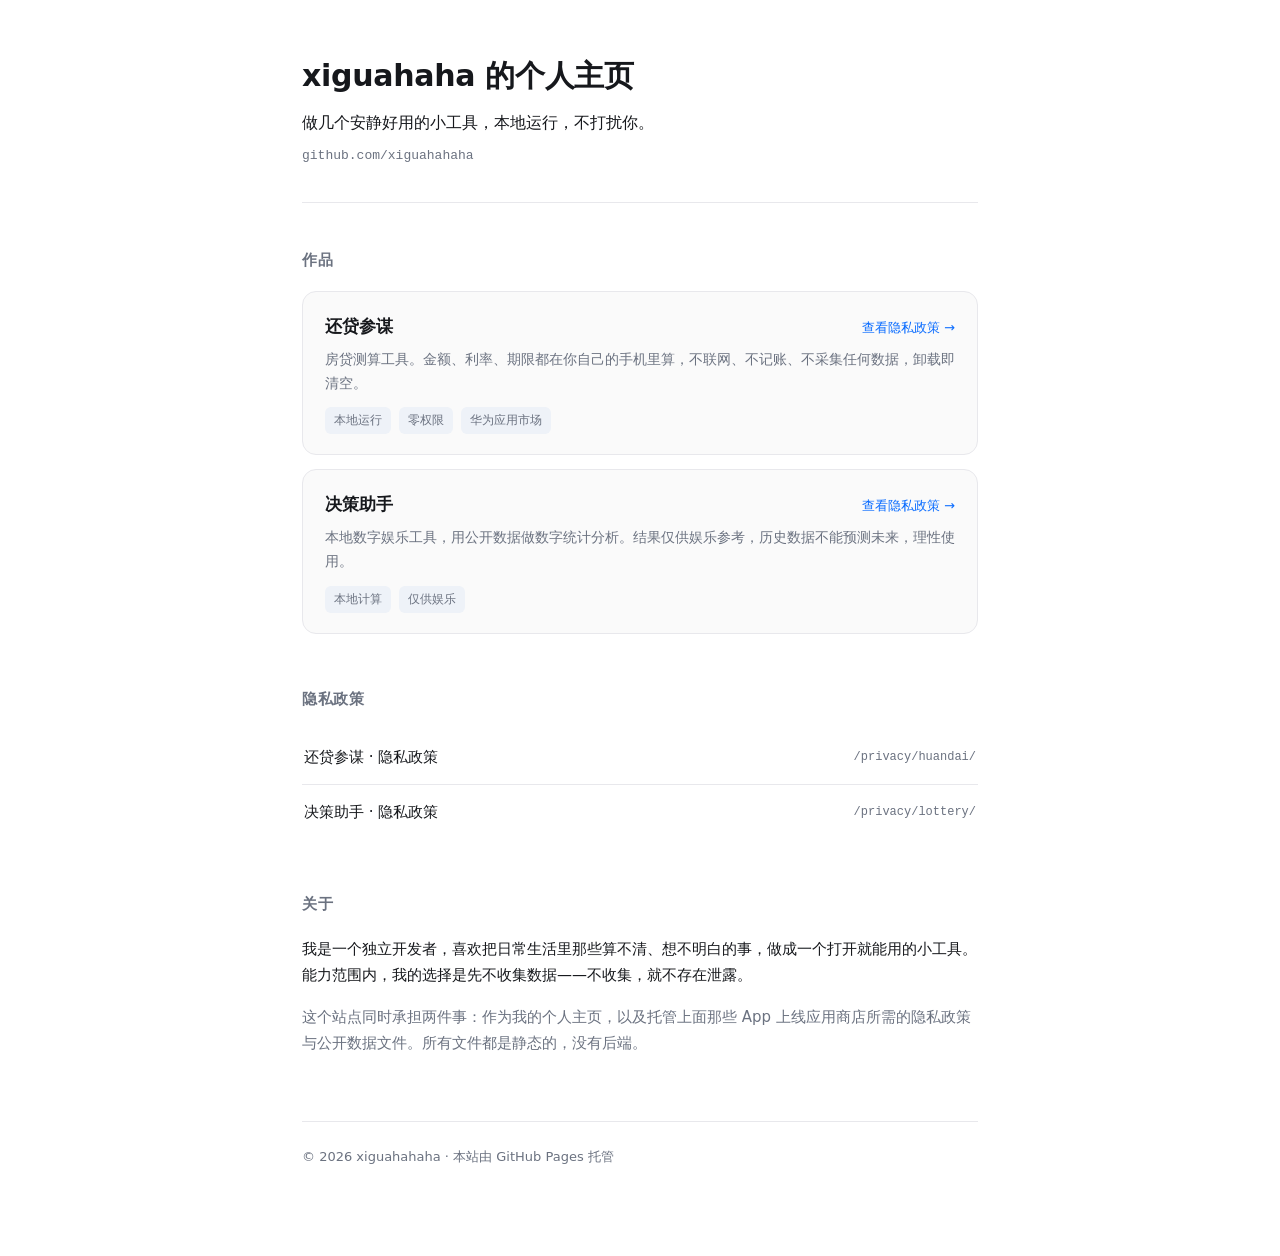
==== index.html @ 8c8a8c9f "Add personal homepage index.html" ====
<!DOCTYPE html>
<html lang="zh-CN">
<head>
<meta charset="utf-8">
<meta name="viewport" content="width=device-width, initial-scale=1">
<title>xiguahaha 的个人主页</title>
<meta name="description" content="xiguahaha 的个人主页：独立开发的小工具，以及它们的隐私政策与数据说明。">
<style>
  :root{
    color-scheme: light dark;
    --bg:#ffffff; --fg:#16181c; --muted:#6b7280; --line:#e8e8ec;
    --card:#fafafa; --card-hover:#f4f4f7; --accent:#0a6cff; --tag:#eef2f8;
  }
  @media (prefers-color-scheme: dark){
    :root{
      --bg:#0f1013; --fg:#e9eaec; --muted:#9aa0a6; --line:#25272c;
      --card:#17191d; --card-hover:#1d2025; --accent:#6aa8ff; --tag:#1f2229;
    }
  }
  *{box-sizing:border-box}
  html{-webkit-text-size-adjust:100%}
  body{
    margin:0; background:var(--bg); color:var(--fg); line-height:1.75;
    font-family:system-ui,-apple-system,"PingFang SC","Hiragino Sans GB","Microsoft YaHei",sans-serif;
  }
  .wrap{max-width:720px;margin:0 auto;padding:56px 22px 88px}
  a{color:var(--accent);text-decoration:none}
  a:hover{text-decoration:underline}

  header.hero{padding-bottom:34px;border-bottom:1px solid var(--line);margin-bottom:44px}
  h1{font-size:30px;line-height:1.3;font-weight:600;margin:0 0 14px;letter-spacing:-.01em}
  .tagline{margin:0 0 8px;font-size:16px;color:var(--fg)}
  .handle{margin:0;font-size:13px;color:var(--muted);font-family:ui-monospace,SFMono-Regular,Menlo,monospace}

  h2{font-size:15px;font-weight:600;letter-spacing:.04em;color:var(--muted);margin:0 0 18px}
  section{margin-bottom:52px}
  section:last-child{margin-bottom:0}

  .card{
    display:block;padding:20px 22px;margin-bottom:14px;border:1px solid var(--line);
    border-radius:14px;background:var(--card);color:inherit;text-decoration:none;
    transition:background .18s ease,border-color .18s ease,transform .18s ease;
  }
  .card:hover{background:var(--card-hover);border-color:var(--accent);text-decoration:none;transform:translateY(-1px)}
  .card-top{display:flex;align-items:baseline;gap:10px;flex-wrap:wrap;margin-bottom:6px}
  .card-title{font-size:17px;font-weight:600}
  .card-desc{margin:0;font-size:14px;color:var(--muted);line-height:1.7}
  .tags{margin-top:12px;display:flex;gap:8px;flex-wrap:wrap}
  .tag{font-size:12px;color:var(--muted);background:var(--tag);border-radius:6px;padding:3px 9px}
  .go{font-size:13px;color:var(--accent);margin-left:auto;white-space:nowrap}

  .links{list-style:none;margin:0;padding:0}
  .links li{border-bottom:1px solid var(--line)}
  .links li:last-child{border-bottom:0}
  .links a{display:flex;align-items:center;gap:12px;padding:14px 2px;color:inherit}
  .links a:hover{text-decoration:none;color:var(--accent)}
  .links .nm{font-size:15px}
  .links .path{font-size:12px;color:var(--muted);font-family:ui-monospace,SFMono-Regular,Menlo,monospace;margin-left:auto}

  .about p{margin:0 0 16px;font-size:15px}
  .about p:last-child{margin-bottom:0}
  .biz{font-size:13px;color:var(--muted)}

  footer{margin-top:64px;padding-top:24px;border-top:1px solid var(--line);font-size:13px;color:var(--muted)}

  @media (max-width:480px){
    .wrap{padding:40px 18px 64px}
    h1{font-size:25px}
    .go{display:none}
  }
</style>
</head>
<body>
<div class="wrap">

  <header class="hero">
    <h1>xiguahaha 的个人主页</h1>
    <p class="tagline">做几个安静好用的小工具，本地运行，不打扰你。</p>
    <p class="handle">github.com/xiguahahaha</p>
  </header>

  <section>
    <h2>作品</h2>

    <a class="card" href="/privacy/huandai/">
      <div class="card-top">
        <span class="card-title">还贷参谋</span>
        <span class="go">查看隐私政策 →</span>
      </div>
      <p class="card-desc">房贷测算工具。金额、利率、期限都在你自己的手机里算，不联网、不记账、不采集任何数据，卸载即清空。</p>
      <div class="tags">
        <span class="tag">本地运行</span>
        <span class="tag">零权限</span>
        <span class="tag">华为应用市场</span>
      </div>
    </a>

    <a class="card" href="/privacy/lottery/">
      <div class="card-top">
        <span class="card-title">决策助手</span>
        <span class="go">查看隐私政策 →</span>
      </div>
      <p class="card-desc">本地数字娱乐工具，用公开数据做数字统计分析。结果仅供娱乐参考，历史数据不能预测未来，理性使用。</p>
      <div class="tags">
        <span class="tag">本地计算</span>
        <span class="tag">仅供娱乐</span>
      </div>
    </a>
  </section>

  <section>
    <h2>隐私政策</h2>
    <ul class="links">
      <li><a href="/privacy/huandai/"><span class="nm">还贷参谋 · 隐私政策</span><span class="path">/privacy/huandai/</span></a></li>
      <li><a href="/privacy/lottery/"><span class="nm">决策助手 · 隐私政策</span><span class="path">/privacy/lottery/</span></a></li>
    </ul>
  </section>

  <section class="about">
    <h2>关于</h2>
    <p>我是一个独立开发者，喜欢把日常生活里那些算不清、想不明白的事，做成一个打开就能用的小工具。能力范围内，我的选择是先不收集数据——不收集，就不存在泄露。</p>
    <p class="biz">这个站点同时承担两件事：作为我的个人主页，以及托管上面那些 App 上线应用商店所需的隐私政策与公开数据文件。所有文件都是静态的，没有后端。</p>
  </section>

  <footer>
    © 2026 xiguahahaha · 本站由 GitHub Pages 托管
  </footer>

</div>
</body>
</html>
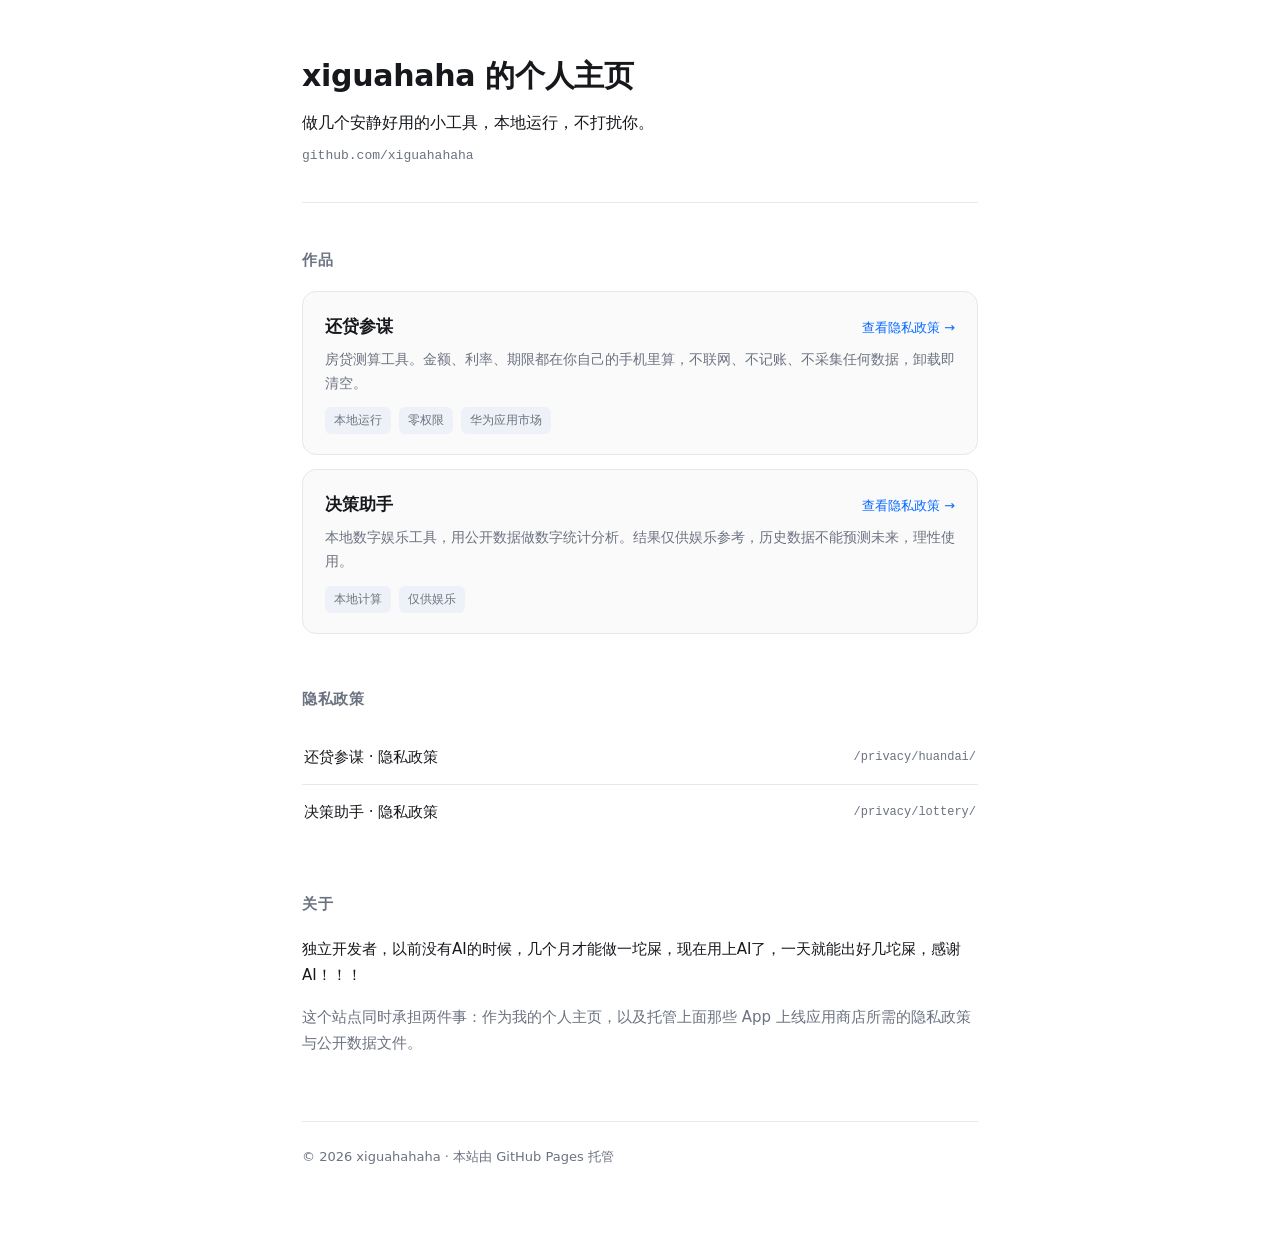
==== commit be3b6cd5: "Update index.html" ====
--- a/index.html
+++ b/index.html
@@ -118,8 +118,8 @@
 
   <section class="about">
     <h2>关于</h2>
-    <p>我是一个独立开发者，喜欢把日常生活里那些算不清、想不明白的事，做成一个打开就能用的小工具。能力范围内，我的选择是先不收集数据——不收集，就不存在泄露。</p>
-    <p class="biz">这个站点同时承担两件事：作为我的个人主页，以及托管上面那些 App 上线应用商店所需的隐私政策与公开数据文件。所有文件都是静态的，没有后端。</p>
+    <p>独立开发者，以前没有AI的时候，几个月才能做一坨屎，现在用上AI了，一天就能出好几坨屎，感谢AI！！！</p>
+    <p class="biz">这个站点同时承担两件事：作为我的个人主页，以及托管上面那些 App 上线应用商店所需的隐私政策与公开数据文件。</p>
   </section>
 
   <footer>
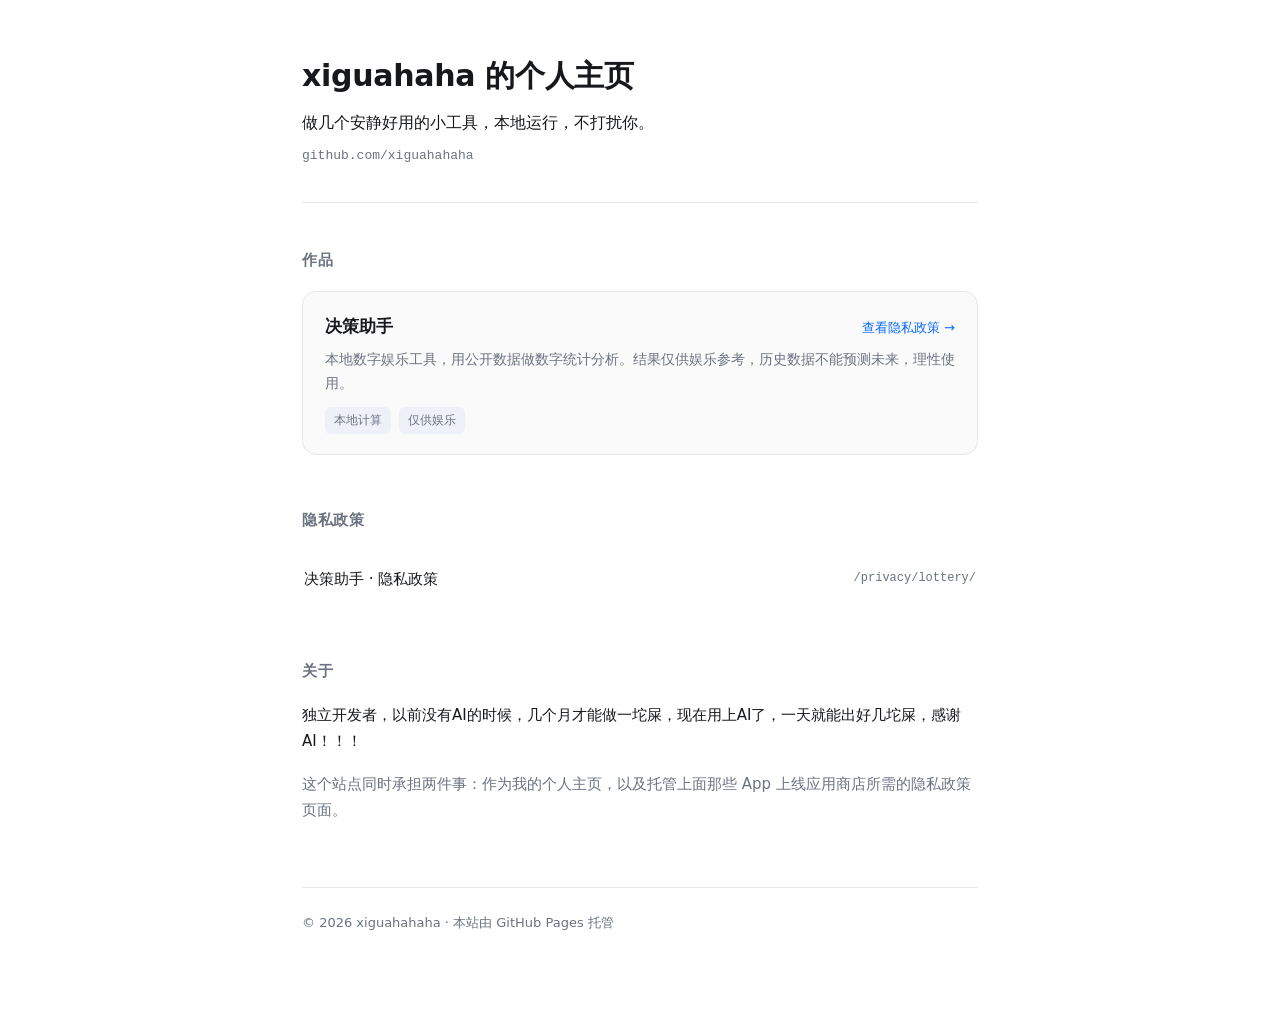
==== commit b4869199: "Remove 还贷参谋 app (unfinished) - delete privacy/huandai/ privacy policy page - delete data/lpr.json (L" ====
--- a/index.html
+++ b/index.html
@@ -4,7 +4,7 @@
 <meta charset="utf-8">
 <meta name="viewport" content="width=device-width, initial-scale=1">
 <title>xiguahaha 的个人主页</title>
-<meta name="description" content="xiguahaha 的个人主页：独立开发的小工具，以及它们的隐私政策与数据说明。">
+<meta name="description" content="xiguahaha 的个人主页：独立开发的小工具，以及它们的隐私政策。">
 <style>
   :root{
     color-scheme: light dark;
@@ -82,19 +82,6 @@
   <section>
     <h2>作品</h2>
 
-    <a class="card" href="/privacy/huandai/">
-      <div class="card-top">
-        <span class="card-title">还贷参谋</span>
-        <span class="go">查看隐私政策 →</span>
-      </div>
-      <p class="card-desc">房贷测算工具。金额、利率、期限都在你自己的手机里算，不联网、不记账、不采集任何数据，卸载即清空。</p>
-      <div class="tags">
-        <span class="tag">本地运行</span>
-        <span class="tag">零权限</span>
-        <span class="tag">华为应用市场</span>
-      </div>
-    </a>
-
     <a class="card" href="/privacy/lottery/">
       <div class="card-top">
         <span class="card-title">决策助手</span>
@@ -111,7 +98,6 @@
   <section>
     <h2>隐私政策</h2>
     <ul class="links">
-      <li><a href="/privacy/huandai/"><span class="nm">还贷参谋 · 隐私政策</span><span class="path">/privacy/huandai/</span></a></li>
       <li><a href="/privacy/lottery/"><span class="nm">决策助手 · 隐私政策</span><span class="path">/privacy/lottery/</span></a></li>
     </ul>
   </section>
@@ -119,7 +105,7 @@
   <section class="about">
     <h2>关于</h2>
     <p>独立开发者，以前没有AI的时候，几个月才能做一坨屎，现在用上AI了，一天就能出好几坨屎，感谢AI！！！</p>
-    <p class="biz">这个站点同时承担两件事：作为我的个人主页，以及托管上面那些 App 上线应用商店所需的隐私政策与公开数据文件。</p>
+    <p class="biz">这个站点同时承担两件事：作为我的个人主页，以及托管上面那些 App 上线应用商店所需的隐私政策页面。</p>
   </section>
 
   <footer>
